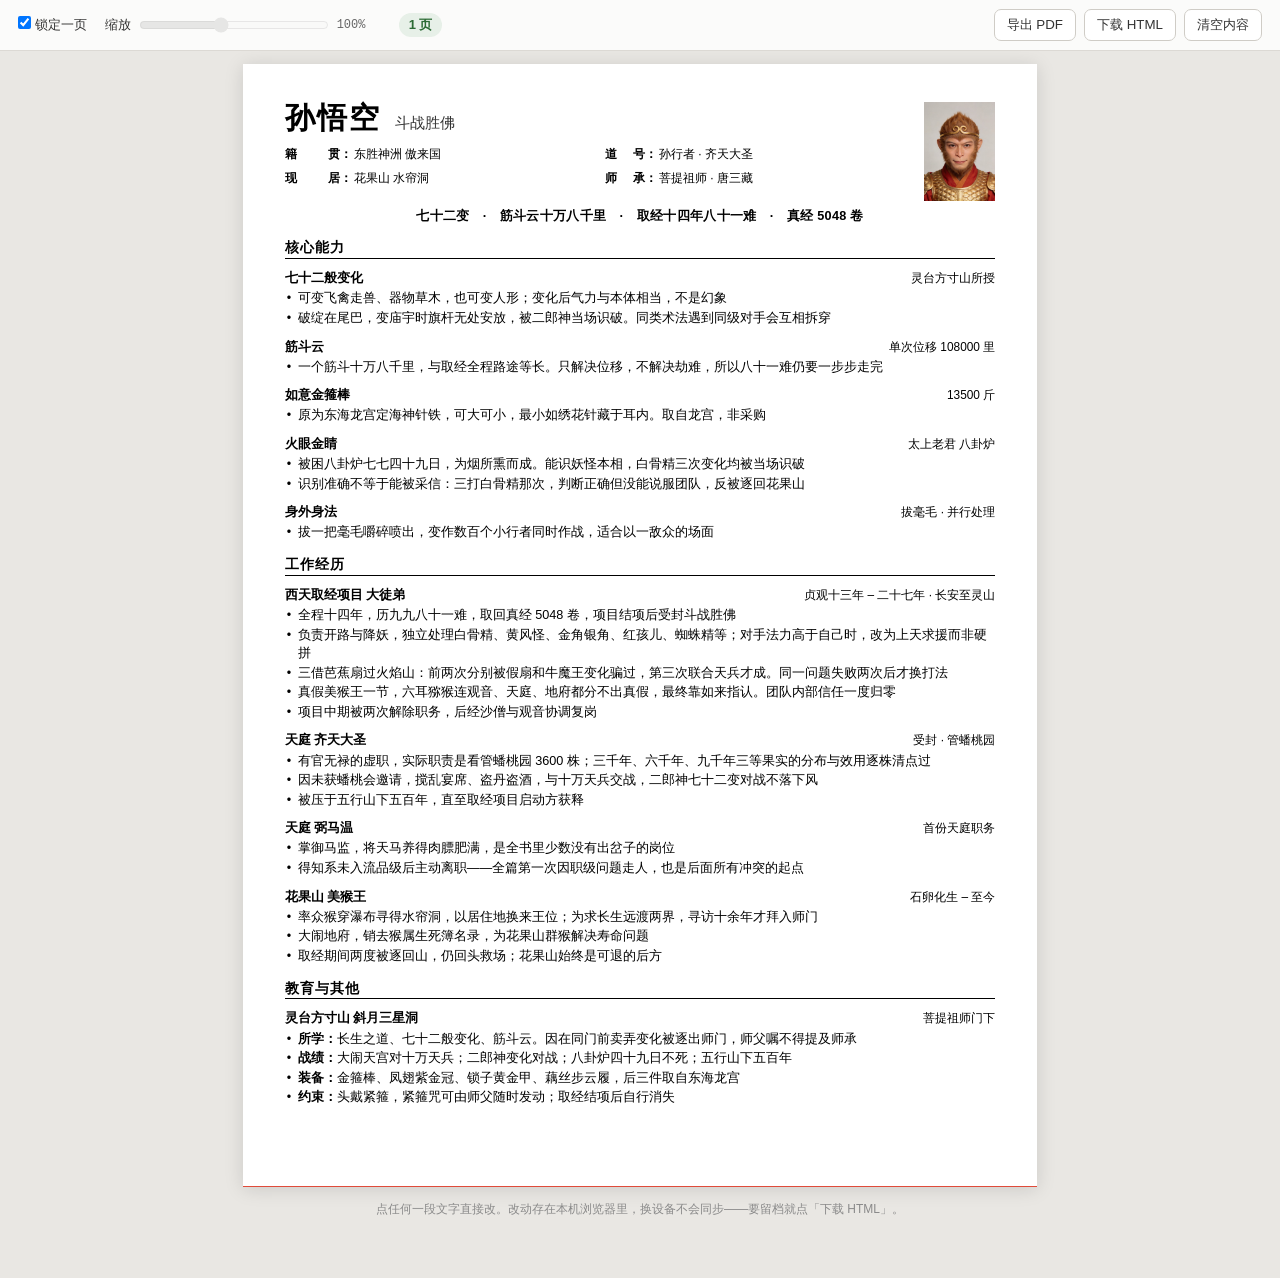
==== app/index.html @ 365dff15 "加在线版 app/index.html：缩放滑块 + 锁定一页开关 + 实时页数，部署到 Cloudflare Pages" ====
<!doctype html>
<html lang="zh-CN">
<head>
<meta charset="utf-8">
<meta name="viewport" content="width=device-width,initial-scale=1">
<title>中文简历排版器</title>
<style>
/* ===== 简历本体样式 ===== */
@page { size: A4; margin: 10mm 11mm 10mm; }
* { box-sizing:border-box; margin:0; padding:0; }
body {
  font: 9.8pt/1.45 "Helvetica Neue", Helvetica, "PingFang SC", sans-serif;
  color:#000; background:#fff; max-width:188mm; margin:0 auto;
  -webkit-font-smoothing: antialiased;
}
a { color:#000; text-decoration:none; }
/* 正文里的内联链接：加下划线，让人看得出可点 */
a.ilink { border-bottom:0.5px solid #888; }
strong { font-weight:700; }
em { font-style:italic; }

/* 抬头：大号无衬线姓名，仿 LaTeX 的 \MyName（Helvetica） */
header { margin-bottom:7px; display:flex; align-items:flex-start; gap:14px; }
.hd-l { flex:1 1 auto; min-width:0; }
/* 证件照：无边框、无圆角、无滤镜，保持原色 */
.photo { flex:0 0 auto; width:18.9mm; height:26.2mm; display:block; align-self:flex-end;
         object-fit:cover; object-position:center bottom; }  /* 裁掉照片顶部 32 行纯白 */
h1 { font:600 23pt/1.1 "Helvetica Neue", Helvetica, "PingFang SC", sans-serif;
     letter-spacing:2px; display:inline-block; }
.title { font:500 11.5pt/1 "Helvetica Neue", "PingFang SC", sans-serif; margin-left:14px; color:#333; }
/* 六列网格：标签 | 冒号 | 值，两组。
   标签用两端对齐（text-align-last:justify）撑满固定宽度，
   于是左边缘和冒号同时对齐——中文简历里「电 话 / 个人主页」那种排法。 */
.contact { margin-top:11px; font-size:9.3pt;
           display:grid; grid-template-columns:auto auto 1fr auto auto 1fr;
           row-gap:7px; column-gap:0; align-items:baseline; }
.contact .lb, .contact .lb2 { font-weight:700; display:inline-block;
           text-align:justify; text-align-last:justify; }
.contact .lb  { width:4.6em; }      /* 电话 / 个人主页 */
.contact .lb2 { width:3.32em; }   /* 刚好等于 GitHub 的自然宽度 */
.contact .lb2.en { text-align-last:left; }   /* 拉丁字母不做两端对齐，否则字距被撑开 */      /* 邮箱 / GitHub */
.contact .cl { font-weight:700; padding-right:2px; }
.contact .vl { padding-right:20px; }

/* 区块标题：仿 LaTeX titlesec 的粗体 + 下划线 */
h2 { font:700 11pt/1.25 "Helvetica Neue", "PingFang SC", sans-serif; letter-spacing:1px;
     margin:6px 0 2px; padding-bottom:1px; border-bottom:1px solid #000;
     break-after:avoid; }
h2 .sub { font:400 9.3pt "Helvetica Neue", "PingFang SC", sans-serif; color:#444; margin-left:6px; letter-spacing:0; }

/* 条目：仿 \datedsubsection —— 左标题 + 右对齐日期 */
.entry { display:flex; align-items:baseline; gap:10px; margin:3px 0 0; break-after:avoid; }
.entry .t { font-weight:700; font-size:10.4pt; }
.entry .t em { font-weight:700; }
.entry .d { margin-left:auto; flex:0 0 auto; font-size:9.2pt; white-space:nowrap;
            font-family:"Helvetica Neue", Helvetica, "PingFang SC", sans-serif; }
.entry .d a { text-decoration:none; border-bottom:1px solid #999; }

/* 仿 \Content 的 itemize */
ul { list-style:none; margin:2px 0 0; }
ul li { position:relative; padding-left:13px; margin-bottom:0; }
ul li::before { content:"•"; position:absolute; left:2px; }

/* 仿 \SimpleEntry 的整行说明 */
p.line { margin:2px 0; }
p.note { margin:3px 0 0; }
dl { display:grid; grid-template-columns:auto 1fr; gap:1px 8px; margin-top:3px; }
dt { font-weight:700; white-space:nowrap; }

@media print { body { padding:0; } }

/* 抬头下的一行亮点：居中加粗 */
p.line.highlight { text-align:center; font-weight:700; margin:6px 0 2px;
                   letter-spacing:.3px; }

/* 长网址允许断行，否则整串换行会在上一行末尾留大片空白 */
p.line, p.note { overflow-wrap:anywhere; }

/* ===== 自适应比例 =====
   --ks 等比缩放三级间距，--kf 等比缩放全部字号。
   基准值就是「排版标准.md」里的标准态：行间隙 5.9 : 条目 11 : 大块 17。
   两个变量由 head 里的 autofit 脚本二分求解，内容增删后自动把版面填回一页。 */
:root { --ks:1; --kf:1; }

body                 { font-size: calc(9.8pt  * var(--kf)); }
h1                   { font-size: calc(23pt   * var(--kf)); }
.title               { font-size: calc(11.5pt * var(--kf)); }
h2                   { font-size: calc(11pt   * var(--kf)); }
.entry .t            { font-size: calc(10.4pt * var(--kf)); }
.entry .d            { font-size: calc(9.2pt  * var(--kf)); }
.contact             { font-size: calc(9.3pt  * var(--kf)); }
h2 .sub, .entry .sub { font-size: calc(9.3pt  * var(--kf)); }

/* 三级间距：大块 / 中块 / 小块共用一个 --ks，层级比例恒定不走样 */
h2      { margin: calc(17px  * var(--ks)) 0 calc(4px * var(--ks)); }
.entry  { margin: calc(11px  * var(--ks)) 0 0; }
ul      { margin: calc(2px   * var(--ks)) 0 0; }
ul li   { margin-bottom: calc(1.5px * var(--ks)); }
p.note  { margin: calc(5px   * var(--ks)) 0 0; }
header  { margin-bottom: calc(7px * var(--ks)); }

/* 约束：正文里的链接一律右对齐，停在本条末行右端，不另起一行 */
li a.ilink, p.note a.ilink { float:right; margin-left:10px; }
li .rt2 { float:right; margin-left:12px; white-space:nowrap; }
li .rt2 a.ilink { float:none; margin-left:0; }


/* ===== 编辑器外壳（打印时全部隐藏） ===== */
html { background:#e9e7e3; }
body.app { max-width:none; margin:0; padding:64px 0 60px; background:#e9e7e3; }
.sheet {
  width:210mm; min-height:297mm; margin:0 auto; background:#fff;
  padding:10mm 11mm; box-shadow:0 2px 18px rgba(0,0,0,.13);
  box-sizing:border-box;
}
/* 页高参考线：每 297mm 画一条虚线，超出一页时能看见断在哪 */
.sheet { background-image:repeating-linear-gradient(to bottom,
          transparent 0, transparent calc(297mm - 1px),
          #e04b3a calc(297mm - 1px), #e04b3a 297mm); }

.bar {
  position:fixed; top:0; left:0; right:0; z-index:99;
  display:flex; align-items:center; gap:18px; flex-wrap:wrap;
  padding:9px 18px; background:rgba(252,252,251,.94);
  backdrop-filter:saturate(180%) blur(12px);
  border-bottom:1px solid #dcd9d4;
  font:13px/1.4 "Helvetica Neue", Helvetica, "PingFang SC", sans-serif; color:#333;
}
.bar .grp { display:flex; align-items:center; gap:8px; }
.bar label { user-select:none; cursor:pointer; }
.bar input[type=range] { width:190px; accent-color:#333; cursor:pointer; }
.bar input[type=range]:disabled { cursor:not-allowed; opacity:.45; }
.bar .val { font:12px ui-monospace,SFMono-Regular,Menlo,monospace; color:#666; min-width:44px; }
.bar button {
  font:13px/1 inherit; padding:6px 12px; border:1px solid #cfccc6; border-radius:7px;
  background:#fff; color:#333; cursor:pointer;
}
.bar button:hover { border-color:#999; }
.bar .sp { flex:1 1 auto; }
.pages { font-weight:600; padding:3px 10px; border-radius:20px; background:#e7f0e8; color:#2c6b34; }
.pages.over { background:#fbe6e3; color:#b03225; }
.hint { color:#8a8a8a; font-size:12px; }

[contenteditable="true"]:focus { outline:2px solid #6aa9ff; outline-offset:3px; border-radius:2px; }

@media print {
  html, body.app { background:#fff; padding:0; margin:0; }
  .bar, .hint { display:none !important; }
  .sheet { width:auto; min-height:0; margin:0; padding:0; box-shadow:none; background-image:none; }
}
</style>
</head>
<body class="app">

<div class="bar">
  <div class="grp">
    <label for="lock"><input type="checkbox" id="lock" checked> 锁定一页</label>
  </div>
  <div class="grp">
    <span>缩放</span>
    <input type="range" id="scale" min="70" max="140" step="1" value="100" disabled>
    <span class="val" id="scaleVal">100%</span>
  </div>
  <div class="grp"><span class="pages" id="pages">1 页</span></div>
  <div class="sp"></div>
  <div class="grp">
    <button id="print">导出 PDF</button>
    <button id="save">下载 HTML</button>
    <button id="clear">清空内容</button>
  </div>
</div>

<div class="sheet" id="sheet">
<header>
  <div class="hd-l">
  <h1>孙悟空</h1><span class="title">斗战胜佛</span>
  <div class="contact">
    <span class="lb">籍贯</span><span class="cl">：</span><span class="vl">东胜神洲 傲来国</span>
    <span class="lb2">道号</span><span class="cl">：</span><span class="vl">孙行者 · 齐天大圣</span>
    <span class="lb">现居</span><span class="cl">：</span><span class="vl">花果山 水帘洞</span>
    <span class="lb2">师承</span><span class="cl">：</span><span class="vl">菩提祖师 · 唐三藏</span>
  </div>
  </div>
  <img class="photo" src="[data-uri]" alt="证件照">
</header>

<p class="line highlight">七十二变　·　筋斗云十万八千里　·　取经十四年八十一难　·　真经 5048 卷</p>

<h2>核心能力</h2>

<div class="entry"><span class="t">七十二般变化</span><span class="d">灵台方寸山所授</span></div>
<ul>
  <li>可变飞禽走兽、器物草木，也可变人形；变化后气力与本体相当，不是幻象</li>
  <li>破绽在尾巴，变庙宇时旗杆无处安放，被二郎神当场识破。同类术法遇到同级对手会互相拆穿</li>
</ul>

<div class="entry"><span class="t">筋斗云</span><span class="d">单次位移 108000 里</span></div>
<ul>
  <li>一个筋斗十万八千里，与取经全程路途等长。只解决位移，不解决劫难，所以八十一难仍要一步步走完</li>
</ul>

<div class="entry"><span class="t">如意金箍棒</span><span class="d">13500 斤</span></div>
<ul>
  <li>原为东海龙宫定海神针铁，可大可小，最小如绣花针藏于耳内。取自龙宫，非采购</li>
</ul>

<div class="entry"><span class="t">火眼金睛</span><span class="d">太上老君 八卦炉</span></div>
<ul>
  <li>被困八卦炉七七四十九日，为烟所熏而成。能识妖怪本相，白骨精三次变化均被当场识破</li>
  <li>识别准确不等于能被采信：三打白骨精那次，判断正确但没能说服团队，反被逐回花果山</li>
</ul>

<div class="entry"><span class="t">身外身法</span><span class="d">拔毫毛 · 并行处理</span></div>
<ul>
  <li>拔一把毫毛嚼碎喷出，变作数百个小行者同时作战，适合以一敌众的场面</li>
</ul>

<h2>工作经历</h2>

<div class="entry"><span class="t">西天取经项目 大徒弟</span><span class="d">贞观十三年 – 二十七年 · 长安至灵山</span></div>
<ul>
  <li>全程十四年，历九九八十一难，取回真经 5048 卷，项目结项后受封斗战胜佛</li>
  <li>负责开路与降妖，独立处理白骨精、黄风怪、金角银角、红孩儿、蜘蛛精等；对手法力高于自己时，改为上天求援而非硬拼</li>
  <li>三借芭蕉扇过火焰山：前两次分别被假扇和牛魔王变化骗过，第三次联合天兵才成。同一问题失败两次后才换打法</li>
  <li>真假美猴王一节，六耳猕猴连观音、天庭、地府都分不出真假，最终靠如来指认。团队内部信任一度归零</li>
  <li>项目中期被两次解除职务，后经沙僧与观音协调复岗</li>
</ul>

<div class="entry"><span class="t">天庭 齐天大圣</span><span class="d">受封 · 管蟠桃园</span></div>
<ul>
  <li>有官无禄的虚职，实际职责是看管蟠桃园 3600 株；三千年、六千年、九千年三等果实的分布与效用逐株清点过</li>
  <li>因未获蟠桃会邀请，搅乱宴席、盗丹盗酒，与十万天兵交战，二郎神七十二变对战不落下风</li>
  <li>被压于五行山下五百年，直至取经项目启动方获释</li>
</ul>

<div class="entry"><span class="t">天庭 弼马温</span><span class="d">首份天庭职务</span></div>
<ul>
  <li>掌御马监，将天马养得肉膘肥满，是全书里少数没有出岔子的岗位</li>
  <li>得知系未入流品级后主动离职——全篇第一次因职级问题走人，也是后面所有冲突的起点</li>
</ul>

<div class="entry"><span class="t">花果山 美猴王</span><span class="d">石卵化生 – 至今</span></div>
<ul>
  <li>率众猴穿瀑布寻得水帘洞，以居住地换来王位；为求长生远渡两界，寻访十余年才拜入师门</li>
  <li>大闹地府，销去猴属生死簿名录，为花果山群猴解决寿命问题</li>
  <li>取经期间两度被逐回山，仍回头救场；花果山始终是可退的后方</li>
</ul>

<h2>教育与其他</h2>

<div class="entry"><span class="t">灵台方寸山 斜月三星洞</span><span class="d">菩提祖师门下</span></div>
<ul>
  <li><strong>所学：</strong>长生之道、七十二般变化、筋斗云。因在同门前卖弄变化被逐出师门，师父嘱不得提及师承</li>
  <li><strong>战绩：</strong>大闹天宫对十万天兵；二郎神变化对战；八卦炉四十九日不死；五行山下五百年</li>
  <li><strong>装备：</strong>金箍棒、凤翅紫金冠、锁子黄金甲、藕丝步云履，后三件取自东海龙宫</li>
  <li><strong>约束：</strong>头戴紧箍，紧箍咒可由师父随时发动；取经结项后自行消失</li>
</ul>
</div>

<p class="hint" style="text-align:center;margin:14px auto 0">
  点任何一段文字直接改。改动存在本机浏览器里，换设备不会同步——要留档就点「下载 HTML」。
</p>

<script>
(function(){
  var AVAIL = (297-20) * 96 / 25.4;        // 一页可用高度 px @96dpi
  var SAFE  = 4;                            // 底部安全余量
  var KS = [0.42, 2.20], KF = [0.86, 1.08];
  var R = document.documentElement;
  var sheet = document.getElementById('sheet');
  var lock  = document.getElementById('lock');
  var slider= document.getElementById('scale');
  var sval  = document.getElementById('scaleVal');
  var pagesEl = document.getElementById('pages');
  var base = {ks:1, kf:1};                  // 解锁那一刻的基准，滑块在此之上乘

  function bottom(){
    var e = sheet.getElementsByTagName('*'), m = 0, top = sheet.getBoundingClientRect().top;
    for (var i=0;i<e.length;i++){
      var t = e[i].tagName; if (t==='SCRIPT'||t==='STYLE') continue;
      var b = e[i].getBoundingClientRect().bottom - top; if (b>m) m = b;
    }
    return m;
  }
  function set(ks, kf){
    R.style.setProperty('--ks', ks);
    R.style.setProperty('--kf', kf);
  }
  function slackAt(ks, kf){ set(ks, kf); return AVAIL - bottom(); }

  function bestKs(kf, floor){
    var lo = floor==null ? 0.80 : floor, hi = KS[1];
    if (slackAt(lo, kf) < SAFE) return null;
    if (slackAt(hi, kf) >= SAFE) return hi;
    for (var i=0;i<16;i++){ var mid=(lo+hi)/2; if (slackAt(mid,kf)>=SAFE) lo=mid; else hi=mid; }
    return lo;
  }
  // 锁定模式：先压间距，压到 0.80 感知下限才动字号，字号到底才允许间距继续跌
  function fit(){
    var kf = 1, ks = bestKs(1), f;
    if (ks === null){
      for (f=0.99; f>=KF[0]-1e-9; f-=0.01){
        f = +f.toFixed(2); ks = bestKs(f);
        if (ks !== null){ kf = f; break; }
      }
      if (ks === null){ kf = KF[0]; ks = bestKs(kf, KS[0]); }
      if (ks === null){ ks = KS[0]; }
    } else if (ks >= KS[1]-1e-6 && slackAt(KS[1],1) > 30){
      for (f=1.01; f<=KF[1]+1e-9; f+=0.01){
        f = +f.toFixed(2); var t = bestKs(f); if (t===null) break;
        kf = f; ks = t; if (slackAt(ks,kf) <= 30) break;
      }
    }
    set(ks, kf);
    return {ks:ks, kf:kf};
  }

  function pageCount(){
    return Math.max(1, Math.ceil((bottom() - SAFE) / AVAIL));
  }
  function paint(atFloor){
    var n = pageCount();
    pagesEl.textContent = n + ' 页' + (n > 1 && atFloor ? ' · 已压到最小，请删减内容' : '');
    pagesEl.className = 'pages' + (n > 1 ? ' over' : '');
    sheet.style.minHeight = (n * 297) + 'mm';
  }

  function applyManual(){
    var k = slider.value / 100;
    sval.textContent = slider.value + '%';
    set(+(base.ks * k).toFixed(4), +(base.kf * k).toFixed(4));
    paint();
  }
  function applyLocked(){
    var r = fit();
    base = r;                                  // 记住解，解锁时从这里起步
    slider.value = 100; sval.textContent = '100%';
    paint(r.kf <= KF[0] + 1e-9);               // 字号已到下限还超页，就是真的塞不下了
  }
  function run(){ lock.checked ? applyLocked() : paint(); }

  lock.addEventListener('change', function(){
    slider.disabled = lock.checked;
    if (lock.checked) applyLocked();
    else {                                     // 解锁：冻结当前比例为基准，滑块从 100% 起
      var cs = getComputedStyle(R);
      base = { ks:parseFloat(cs.getPropertyValue('--ks')) || 1,
               kf:parseFloat(cs.getPropertyValue('--kf')) || 1 };
      slider.value = 100; applyManual();
    }
  });
  slider.addEventListener('input', applyManual);

  // —— 编辑与保存 ——
  var KEY = 'resume-zh-app';
  var timer;
  sheet.addEventListener('input', function(){
    clearTimeout(timer);
    timer = setTimeout(function(){
      run();
      try { localStorage.setItem(KEY, sheet.innerHTML); } catch(e){}
    }, 500);
  });
  try {
    var saved = localStorage.getItem(KEY);
    if (saved) sheet.innerHTML = saved;
  } catch(e){}

  document.getElementById('print').addEventListener('click', function(){
    if (lock.checked) applyLocked();
    window.print();
  });
  document.getElementById('save').addEventListener('click', function(){
    var doc = '<!doctype html>\n' + document.documentElement.outerHTML;
    var a = document.createElement('a');
    a.href = URL.createObjectURL(new Blob([doc], {type:'text/html;charset=utf-8'}));
    a.download = '简历.html'; a.click();
  });
  document.getElementById('clear').addEventListener('click', function(){
    if (!confirm('清空示例内容，只留下空白结构？')) return;
    sheet.querySelectorAll('h1,.title,.vl,.t,.d,li,p.line,.sub').forEach(function(el){ el.textContent = ''; });
    try { localStorage.setItem(KEY, sheet.innerHTML); } catch(e){}
    run();
  });

  // 让整份简历可编辑
  sheet.querySelectorAll('header,h2,ul,dl,p,.entry').forEach(function(el){ el.contentEditable = 'true'; });

  window.addEventListener('load', run);
  run();
})();
</script>
</body>
</html>
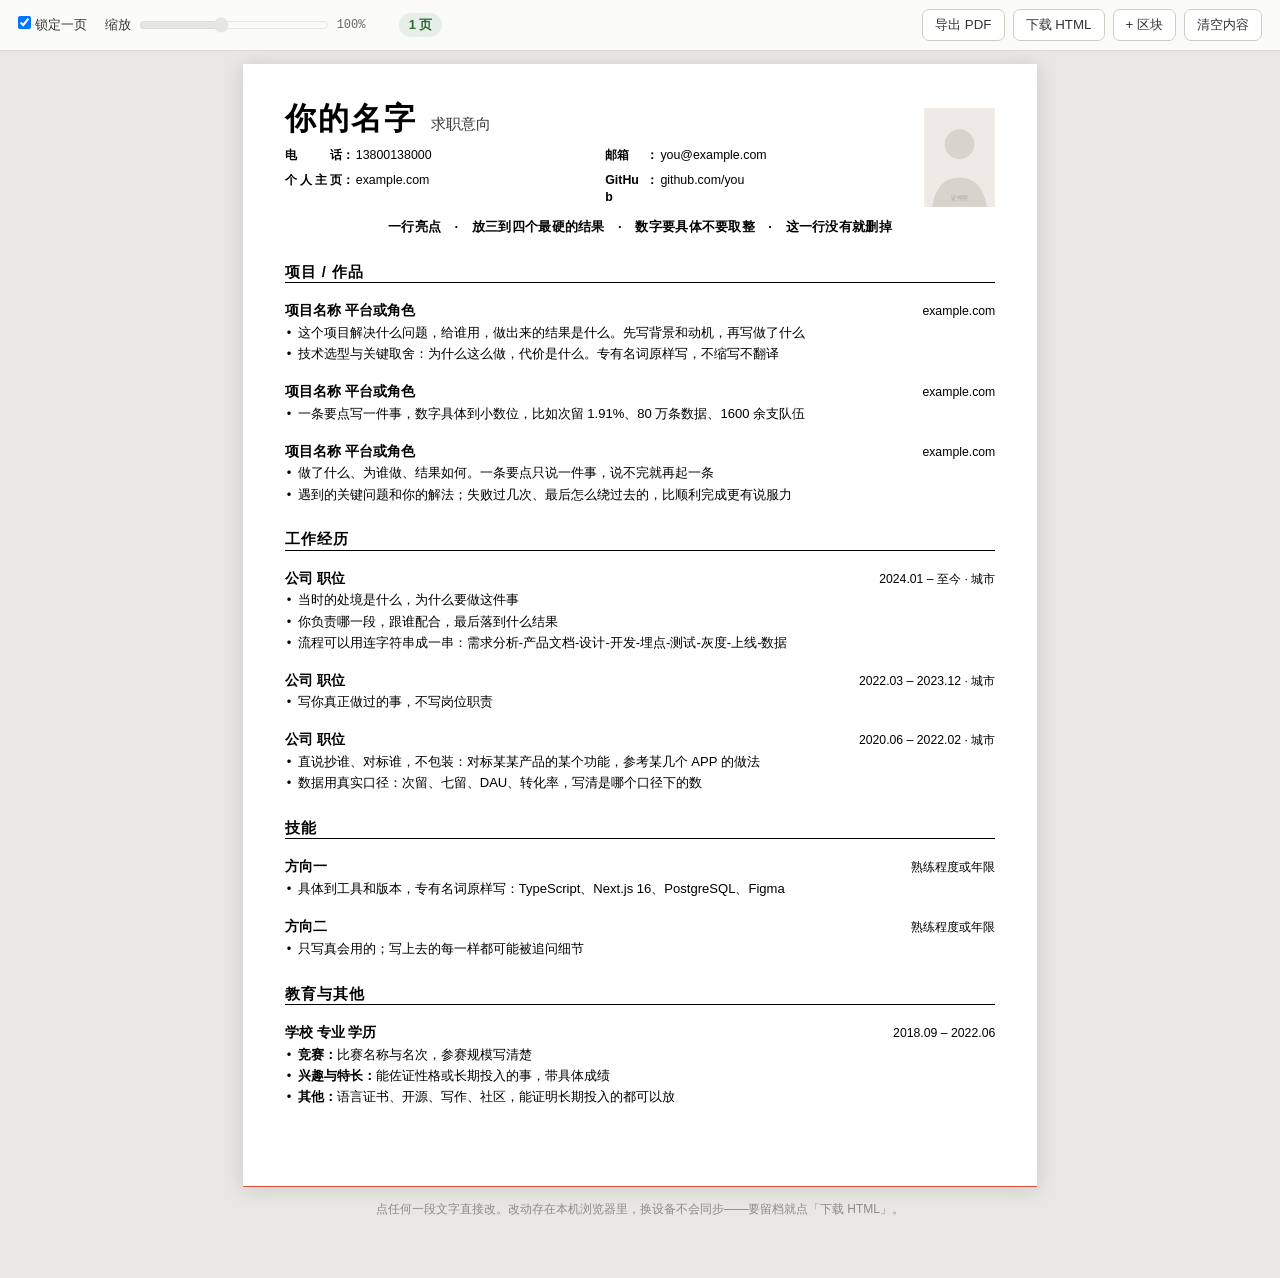
==== commit b6149bf7: "在线版改成通用空白模板并加结构编辑（悬停加条目/要点/区块、删除）；移除孙悟空样例" ====
--- a/app/index.html
+++ b/app/index.html
@@ -3,7 +3,7 @@
 <head>
 <meta charset="utf-8">
 <meta name="viewport" content="width=device-width,initial-scale=1">
-<title>中文简历排版器</title>
+<title>中文简历排版器 · 一页 A4</title>
 <style>
 /* ===== 简历本体样式 ===== */
 @page { size: A4; margin: 10mm 11mm 10mm; }
@@ -141,6 +141,22 @@
 .pages.over { background:#fbe6e3; color:#b03225; }
 .hint { color:#8a8a8a; font-size:12px; }
 
+#ops {
+  position:absolute; z-index:80; display:flex; flex-direction:column; gap:4px;
+  padding:6px; background:#fff; border:1px solid #dcd9d4; border-radius:9px;
+  box-shadow:0 3px 14px rgba(0,0,0,.12);
+  font:12px/1 "Helvetica Neue", Helvetica, "PingFang SC", sans-serif;
+}
+#ops button {
+  font:12px/1 inherit; padding:6px 10px; white-space:nowrap; text-align:left;
+  border:0; border-radius:6px; background:#f3f1ee; color:#333; cursor:pointer;
+}
+#ops button:hover { background:#e5e2dd; }
+#ops button.del { color:#b03225; }
+#ops[hidden] { display:none; }
+.hot { outline:1.5px dashed #b9b4ac; outline-offset:3px; border-radius:2px; }
+@media print { #ops { display:none !important; } .hot { outline:0 !important; } }
+
 [contenteditable="true"]:focus { outline:2px solid #6aa9ff; outline-offset:3px; border-radius:2px; }
 
 @media print {
@@ -166,94 +182,87 @@
   <div class="grp">
     <button id="print">导出 PDF</button>
     <button id="save">下载 HTML</button>
+    <button id="addSection">+ 区块</button>
     <button id="clear">清空内容</button>
   </div>
 </div>
 
+<div id="ops" hidden></div>
+
 <div class="sheet" id="sheet">
-<header>
+<header contenteditable="true">
   <div class="hd-l">
-  <h1>孙悟空</h1><span class="title">斗战胜佛</span>
+  <h1>你的名字</h1><span class="title">求职意向</span>
   <div class="contact">
-    <span class="lb">籍贯</span><span class="cl">：</span><span class="vl">东胜神洲 傲来国</span>
-    <span class="lb2">道号</span><span class="cl">：</span><span class="vl">孙行者 · 齐天大圣</span>
-    <span class="lb">现居</span><span class="cl">：</span><span class="vl">花果山 水帘洞</span>
-    <span class="lb2">师承</span><span class="cl">：</span><span class="vl">菩提祖师 · 唐三藏</span>
+    <span class="lb">电话</span><span class="cl">：</span><span class="vl">13800138000</span>
+    <span class="lb2 en">邮箱</span><span class="cl">：</span><span class="vl">you@example.com</span>
+    <span class="lb">个人主页</span><span class="cl">：</span><span class="vl">example.com</span>
+    <span class="lb2 en">GitHub</span><span class="cl">：</span><span class="vl">github.com/you</span>
   </div>
   </div>
-  <img class="photo" src="[data-uri]" alt="证件照">
+  <img class="photo" src="data:image/svg+xml;utf8,%3Csvg%20xmlns%3D%22http%3A//www.w3.org/2000/svg%22%20viewBox%3D%220%200%20410%20600%22%3E%3Crect%20width%3D%22410%22%20height%3D%22600%22%20fill%3D%22%23eeebe6%22/%3E%3Ccircle%20cx%3D%22205%22%20cy%3D%22238%22%20r%3D%2286%22%20fill%3D%22%23d8d3cb%22/%3E%3Cpath%20d%3D%22M45%20600%20q30-170%20160-170%20t160%20170%20z%22%20fill%3D%22%23d8d3cb%22/%3E%3Ctext%20x%3D%22205%22%20y%3D%22560%22%20font-family%3D%22PingFang%20SC%2Csans-serif%22%20font-size%3D%2234%22%20fill%3D%22%23a9a29a%22%20text-anchor%3D%22middle%22%3E%E8%AF%81%E4%BB%B6%E7%85%A7%3C/text%3E%3C/svg%3E" alt="证件照">
 </header>
 
-<p class="line highlight">七十二变　·　筋斗云十万八千里　·　取经十四年八十一难　·　真经 5048 卷</p>
-
-<h2>核心能力</h2>
-
-<div class="entry"><span class="t">七十二般变化</span><span class="d">灵台方寸山所授</span></div>
-<ul>
-  <li>可变飞禽走兽、器物草木，也可变人形；变化后气力与本体相当，不是幻象</li>
-  <li>破绽在尾巴，变庙宇时旗杆无处安放，被二郎神当场识破。同类术法遇到同级对手会互相拆穿</li>
-</ul>
-
-<div class="entry"><span class="t">筋斗云</span><span class="d">单次位移 108000 里</span></div>
-<ul>
-  <li>一个筋斗十万八千里，与取经全程路途等长。只解决位移，不解决劫难，所以八十一难仍要一步步走完</li>
-</ul>
-
-<div class="entry"><span class="t">如意金箍棒</span><span class="d">13500 斤</span></div>
-<ul>
-  <li>原为东海龙宫定海神针铁，可大可小，最小如绣花针藏于耳内。取自龙宫，非采购</li>
-</ul>
-
-<div class="entry"><span class="t">火眼金睛</span><span class="d">太上老君 八卦炉</span></div>
-<ul>
-  <li>被困八卦炉七七四十九日，为烟所熏而成。能识妖怪本相，白骨精三次变化均被当场识破</li>
-  <li>识别准确不等于能被采信：三打白骨精那次，判断正确但没能说服团队，反被逐回花果山</li>
-</ul>
-
-<div class="entry"><span class="t">身外身法</span><span class="d">拔毫毛 · 并行处理</span></div>
-<ul>
-  <li>拔一把毫毛嚼碎喷出，变作数百个小行者同时作战，适合以一敌众的场面</li>
-</ul>
-
-<h2>工作经历</h2>
-
-<div class="entry"><span class="t">西天取经项目 大徒弟</span><span class="d">贞观十三年 – 二十七年 · 长安至灵山</span></div>
-<ul>
-  <li>全程十四年，历九九八十一难，取回真经 5048 卷，项目结项后受封斗战胜佛</li>
-  <li>负责开路与降妖，独立处理白骨精、黄风怪、金角银角、红孩儿、蜘蛛精等；对手法力高于自己时，改为上天求援而非硬拼</li>
-  <li>三借芭蕉扇过火焰山：前两次分别被假扇和牛魔王变化骗过，第三次联合天兵才成。同一问题失败两次后才换打法</li>
-  <li>真假美猴王一节，六耳猕猴连观音、天庭、地府都分不出真假，最终靠如来指认。团队内部信任一度归零</li>
-  <li>项目中期被两次解除职务，后经沙僧与观音协调复岗</li>
-</ul>
-
-<div class="entry"><span class="t">天庭 齐天大圣</span><span class="d">受封 · 管蟠桃园</span></div>
-<ul>
-  <li>有官无禄的虚职，实际职责是看管蟠桃园 3600 株；三千年、六千年、九千年三等果实的分布与效用逐株清点过</li>
-  <li>因未获蟠桃会邀请，搅乱宴席、盗丹盗酒，与十万天兵交战，二郎神七十二变对战不落下风</li>
-  <li>被压于五行山下五百年，直至取经项目启动方获释</li>
-</ul>
-
-<div class="entry"><span class="t">天庭 弼马温</span><span class="d">首份天庭职务</span></div>
-<ul>
-  <li>掌御马监，将天马养得肉膘肥满，是全书里少数没有出岔子的岗位</li>
-  <li>得知系未入流品级后主动离职——全篇第一次因职级问题走人，也是后面所有冲突的起点</li>
-</ul>
-
-<div class="entry"><span class="t">花果山 美猴王</span><span class="d">石卵化生 – 至今</span></div>
-<ul>
-  <li>率众猴穿瀑布寻得水帘洞，以居住地换来王位；为求长生远渡两界，寻访十余年才拜入师门</li>
-  <li>大闹地府，销去猴属生死簿名录，为花果山群猴解决寿命问题</li>
-  <li>取经期间两度被逐回山，仍回头救场；花果山始终是可退的后方</li>
-</ul>
-
-<h2>教育与其他</h2>
-
-<div class="entry"><span class="t">灵台方寸山 斜月三星洞</span><span class="d">菩提祖师门下</span></div>
-<ul>
-  <li><strong>所学：</strong>长生之道、七十二般变化、筋斗云。因在同门前卖弄变化被逐出师门，师父嘱不得提及师承</li>
-  <li><strong>战绩：</strong>大闹天宫对十万天兵；二郎神变化对战；八卦炉四十九日不死；五行山下五百年</li>
-  <li><strong>装备：</strong>金箍棒、凤翅紫金冠、锁子黄金甲、藕丝步云履，后三件取自东海龙宫</li>
-  <li><strong>约束：</strong>头戴紧箍，紧箍咒可由师父随时发动；取经结项后自行消失</li>
+<p class="line highlight" contenteditable="true">一行亮点　·　放三到四个最硬的结果　·　数字要具体不要取整　·　这一行没有就删掉</p>
+
+<h2 contenteditable="true">项目 / 作品</h2>
+
+<div class="entry" contenteditable="true"><span class="t">项目名称 平台或角色</span><span class="d">example.com</span></div>
+<ul contenteditable="true">
+  <li>这个项目解决什么问题，给谁用，做出来的结果是什么。先写背景和动机，再写做了什么</li>
+  <li>技术选型与关键取舍：为什么这么做，代价是什么。专有名词原样写，不缩写不翻译</li>
+</ul>
+
+<div class="entry" contenteditable="true"><span class="t">项目名称 平台或角色</span><span class="d">example.com</span></div>
+<ul contenteditable="true">
+  <li>一条要点写一件事，数字具体到小数位，比如次留 1.91%、80 万条数据、1600 余支队伍</li>
+</ul>
+
+<div class="entry" contenteditable="true"><span class="t">项目名称 平台或角色</span><span class="d">example.com</span></div>
+<ul contenteditable="true">
+  <li>做了什么、为谁做、结果如何。一条要点只说一件事，说不完就再起一条</li>
+  <li>遇到的关键问题和你的解法；失败过几次、最后怎么绕过去的，比顺利完成更有说服力</li>
+</ul>
+
+<h2 contenteditable="true">工作经历</h2>
+
+<div class="entry" contenteditable="true"><span class="t">公司 职位</span><span class="d">2024.01 – 至今 · 城市</span></div>
+<ul contenteditable="true">
+  <li>当时的处境是什么，为什么要做这件事</li>
+  <li>你负责哪一段，跟谁配合，最后落到什么结果</li>
+  <li>流程可以用连字符串成一串：需求分析-产品文档-设计-开发-埋点-测试-灰度-上线-数据</li>
+</ul>
+
+<div class="entry" contenteditable="true"><span class="t">公司 职位</span><span class="d">2022.03 – 2023.12 · 城市</span></div>
+<ul contenteditable="true">
+  <li>写你真正做过的事，不写岗位职责</li>
+</ul>
+
+<div class="entry" contenteditable="true"><span class="t">公司 职位</span><span class="d">2020.06 – 2022.02 · 城市</span></div>
+<ul contenteditable="true">
+  <li>直说抄谁、对标谁，不包装：对标某某产品的某个功能，参考某几个 APP 的做法</li>
+  <li>数据用真实口径：次留、七留、DAU、转化率，写清是哪个口径下的数</li>
+</ul>
+
+<h2 contenteditable="true">技能</h2>
+
+<div class="entry" contenteditable="true"><span class="t">方向一</span><span class="d">熟练程度或年限</span></div>
+<ul contenteditable="true">
+  <li>具体到工具和版本，专有名词原样写：TypeScript、Next.js 16、PostgreSQL、Figma</li>
+</ul>
+
+<div class="entry" contenteditable="true"><span class="t">方向二</span><span class="d">熟练程度或年限</span></div>
+<ul contenteditable="true">
+  <li>只写真会用的；写上去的每一样都可能被追问细节</li>
+</ul>
+
+<h2 contenteditable="true">教育与其他</h2>
+
+<div class="entry" contenteditable="true"><span class="t">学校 专业 学历</span><span class="d">2018.09 – 2022.06</span></div>
+<ul contenteditable="true">
+  <li><strong>竞赛：</strong>比赛名称与名次，参赛规模写清楚</li>
+  <li><strong>兴趣与特长：</strong>能佐证性格或长期投入的事，带具体成绩</li>
+  <li><strong>其他：</strong>语言证书、开源、写作、社区，能证明长期投入的都可以放</li>
 </ul>
 </div>
 
@@ -383,6 +392,111 @@
     run();
   });
 
+  // —— 结构编辑：加区块 / 加条目 / 加要点 / 删 ——
+  var ops = document.getElementById('ops');
+  var hot = null, hideTimer;
+
+  function editable(el){
+    el.querySelectorAll('header,h2,ul,dl,p,.entry').forEach(function(x){ x.contentEditable='true'; });
+    if (/^(H2|UL|DL|P)$/.test(el.tagName) || el.classList.contains('entry')) el.contentEditable='true';
+  }
+  function changed(){
+    run();
+    try { localStorage.setItem(KEY, sheet.innerHTML); } catch(e){}
+  }
+  function mk(html){
+    var d = document.createElement('div'); d.innerHTML = html.trim();
+    return Array.prototype.slice.call(d.childNodes);
+  }
+  var TPL = {
+    section: '<h2>新区块</h2>\n<div class="entry"><span class="t">条目标题</span><span class="d">时间 · 地点</span></div>\n<ul><li>写一条要点</li></ul>',
+    entry:   '<div class="entry"><span class="t">条目标题</span><span class="d">时间 · 地点</span></div>\n<ul><li>写一条要点</li></ul>',
+    bullet:  '<li>写一条要点</li>'
+  };
+  function insertAfter(nodes, ref){
+    nodes.forEach(function(n){ ref.parentNode.insertBefore(n, ref.nextSibling); ref = n;
+      if (n.nodeType === 1) editable(n); });
+    return nodes[0];
+  }
+  function focusFirst(node){
+    var t = node.querySelector ? (node.querySelector('.t') || node.querySelector('li') || node) : node;
+    var r = document.createRange(); r.selectNodeContents(t);
+    var sel = window.getSelection(); sel.removeAllRanges(); sel.addRange(r);
+  }
+
+  function opsFor(el){
+    var kind = el.tagName === 'H2' ? 'h2'
+             : el.classList.contains('entry') ? 'entry'
+             : el.tagName === 'LI' ? 'li' : null;
+    if (!kind) return null;
+    var b = [];
+    if (kind === 'li')    b = [['+ 要点','bullet'],['删掉这条','del']];
+    if (kind === 'entry') b = [['+ 要点','bullet'],['+ 条目','entry'],['删掉这条','del']];
+    if (kind === 'h2')    b = [['+ 条目','entry'],['+ 区块','section'],['删掉整块','del']];
+    return b;
+  }
+  function showOps(el){
+    var b = opsFor(el); if (!b) return;
+    if (hot && hot !== el) hot.classList.remove('hot');
+    hot = el; hot.classList.add('hot');
+    ops.innerHTML = b.map(function(x){
+      return '<button data-op="'+x[1]+'"'+(x[1]==='del'?' class="del"':'')+'>'+x[0]+'</button>';
+    }).join('');
+    ops.hidden = false;
+    var r = el.getBoundingClientRect(), sr = sheet.getBoundingClientRect();
+    ops.style.top  = (r.top + window.scrollY - 4) + 'px';
+    ops.style.left = (sr.left + window.scrollX - ops.offsetWidth - 12) + 'px';
+  }
+  function hideOps(){
+    hideTimer = setTimeout(function(){
+      ops.hidden = true; if (hot) hot.classList.remove('hot'); hot = null;
+    }, 260);
+  }
+  sheet.addEventListener('mouseover', function(e){
+    var el = e.target.closest('h2, .entry, li'); if (!el || !sheet.contains(el)) return;
+    clearTimeout(hideTimer); showOps(el);
+  });
+  sheet.addEventListener('mouseleave', hideOps);
+  ops.addEventListener('mouseenter', function(){ clearTimeout(hideTimer); });
+  ops.addEventListener('mouseleave', hideOps);
+
+  ops.addEventListener('click', function(e){
+    var op = e.target.getAttribute('data-op'); if (!op || !hot) return;
+    if (op === 'del'){
+      var next = hot.nextElementSibling;
+      if (hot.classList.contains('entry') && next && next.tagName === 'UL') next.remove();
+      if (hot.tagName === 'H2'){                 // 删区块：连同它下面的条目一起
+        var n = hot.nextElementSibling;
+        while (n && n.tagName !== 'H2'){ var t = n.nextElementSibling; n.remove(); n = t; }
+      }
+      if (hot.tagName === 'LI' && hot.parentNode.children.length === 1) hot.parentNode.remove();
+      else hot.remove();
+      ops.hidden = true; hot = null; changed(); return;
+    }
+    var ref = hot, html = TPL[op];
+    if (op === 'bullet'){
+      if (hot.tagName === 'LI') ref = hot;
+      else { var ul = hot.nextElementSibling;                     // 条目下面那个 ul
+             if (!ul || ul.tagName !== 'UL'){ ul = document.createElement('ul'); hot.parentNode.insertBefore(ul, hot.nextSibling); editable(ul); }
+             ref = ul.lastElementChild; 
+             if (!ref){ ul.innerHTML = TPL.bullet; editable(ul); focusFirst(ul.firstElementChild); changed(); return; } }
+    }
+    if (op === 'entry' && hot.tagName !== 'H2'){                   // 从条目加：加在它的 ul 后面
+      var u = hot.nextElementSibling; if (u && u.tagName === 'UL') ref = u;
+    }
+    if (op === 'section'){                                          // 新区块加到整份最后
+      ref = sheet.lastElementChild;
+    }
+    var first = insertAfter(mk(html), ref);
+    focusFirst(first); changed();
+  });
+
+  document.getElementById('addSection').addEventListener('click', function(){
+    var first = insertAfter(mk(TPL.section), sheet.lastElementChild);
+    focusFirst(first); changed();
+    first.scrollIntoView({block:'center'});
+  });
+
   // 让整份简历可编辑
   sheet.querySelectorAll('header,h2,ul,dl,p,.entry').forEach(function(el){ el.contentEditable = 'true'; });
 
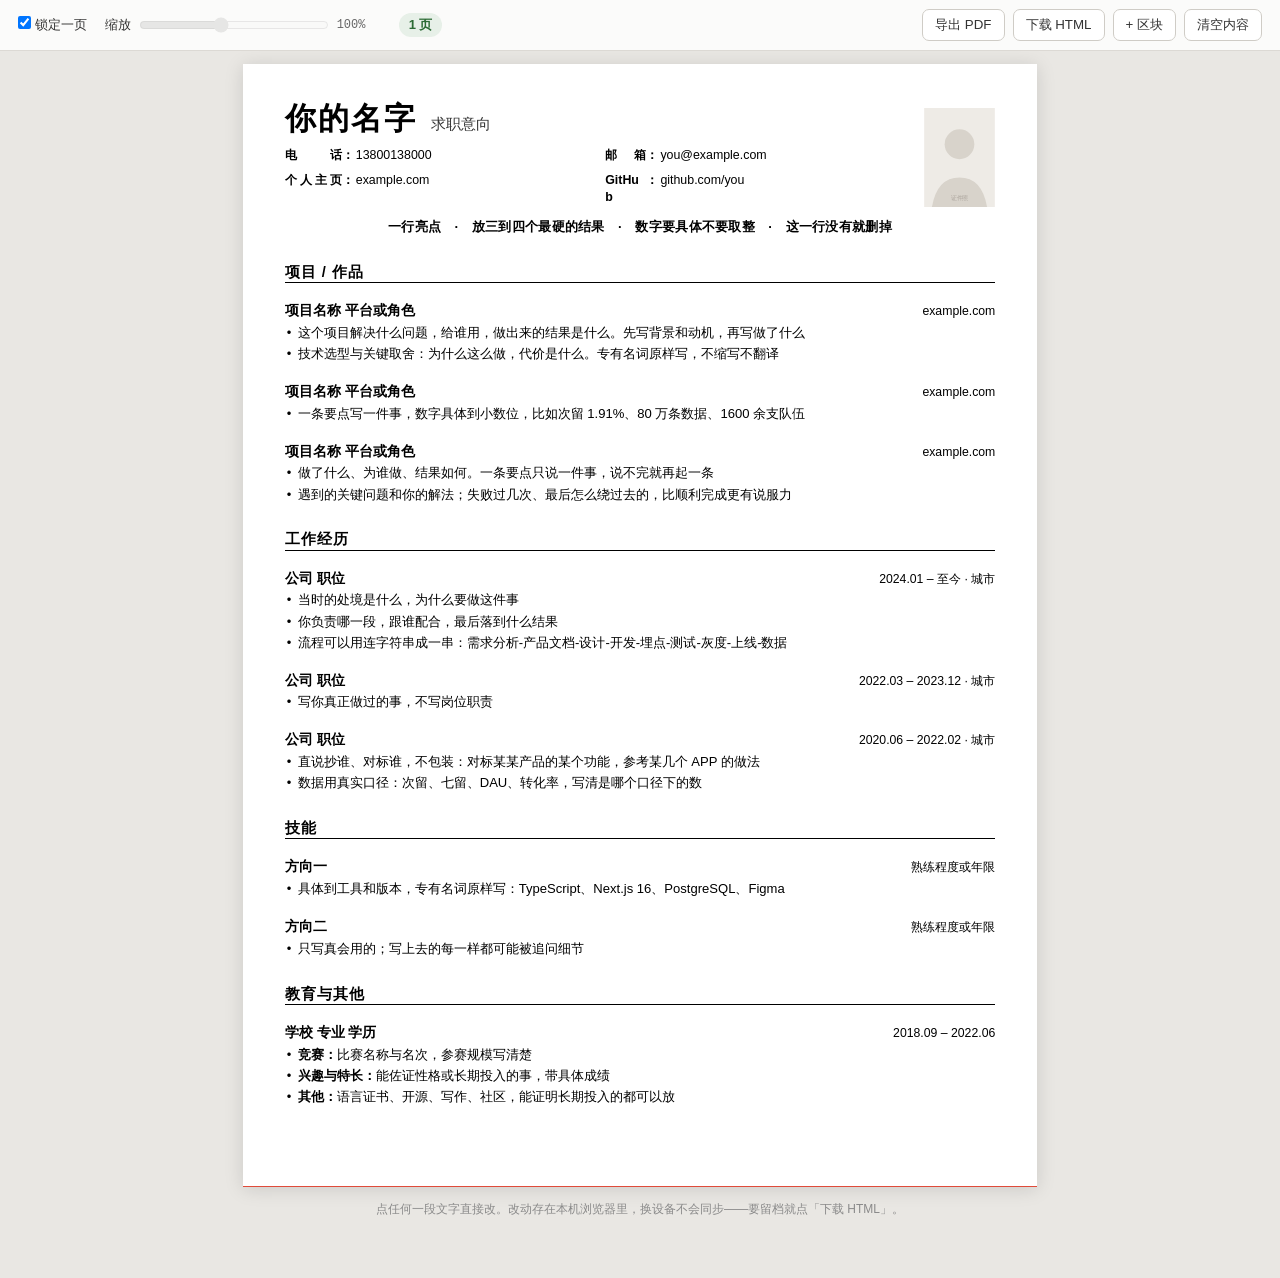
==== commit 57da16e2: "邮箱标签误用 .en 修掉，改成按内容自动判断；README 补本地打开方式" ====
--- a/app/index.html
+++ b/app/index.html
@@ -195,7 +195,7 @@
   <h1>你的名字</h1><span class="title">求职意向</span>
   <div class="contact">
     <span class="lb">电话</span><span class="cl">：</span><span class="vl">13800138000</span>
-    <span class="lb2 en">邮箱</span><span class="cl">：</span><span class="vl">you@example.com</span>
+    <span class="lb2">邮箱</span><span class="cl">：</span><span class="vl">you@example.com</span>
     <span class="lb">个人主页</span><span class="cl">：</span><span class="vl">example.com</span>
     <span class="lb2 en">GitHub</span><span class="cl">：</span><span class="vl">github.com/you</span>
   </div>
@@ -346,7 +346,13 @@
     slider.value = 100; sval.textContent = '100%';
     paint(r.kf <= KF[0] + 1e-9);               // 字号已到下限还超页，就是真的塞不下了
   }
-  function run(){ lock.checked ? applyLocked() : paint(); }
+  // 联系方式标签：纯拉丁字母的关掉两端对齐（否则字距被撑开），中文的一律撑满对齐冒号
+  function fixLabels(){
+    sheet.querySelectorAll('.contact .lb, .contact .lb2').forEach(function(el){
+      el.classList.toggle('en', /^[\x20-\x7E]+$/.test(el.textContent.trim()));
+    });
+  }
+  function run(){ fixLabels(); lock.checked ? applyLocked() : paint(); }
 
   lock.addEventListener('change', function(){
     slider.disabled = lock.checked;
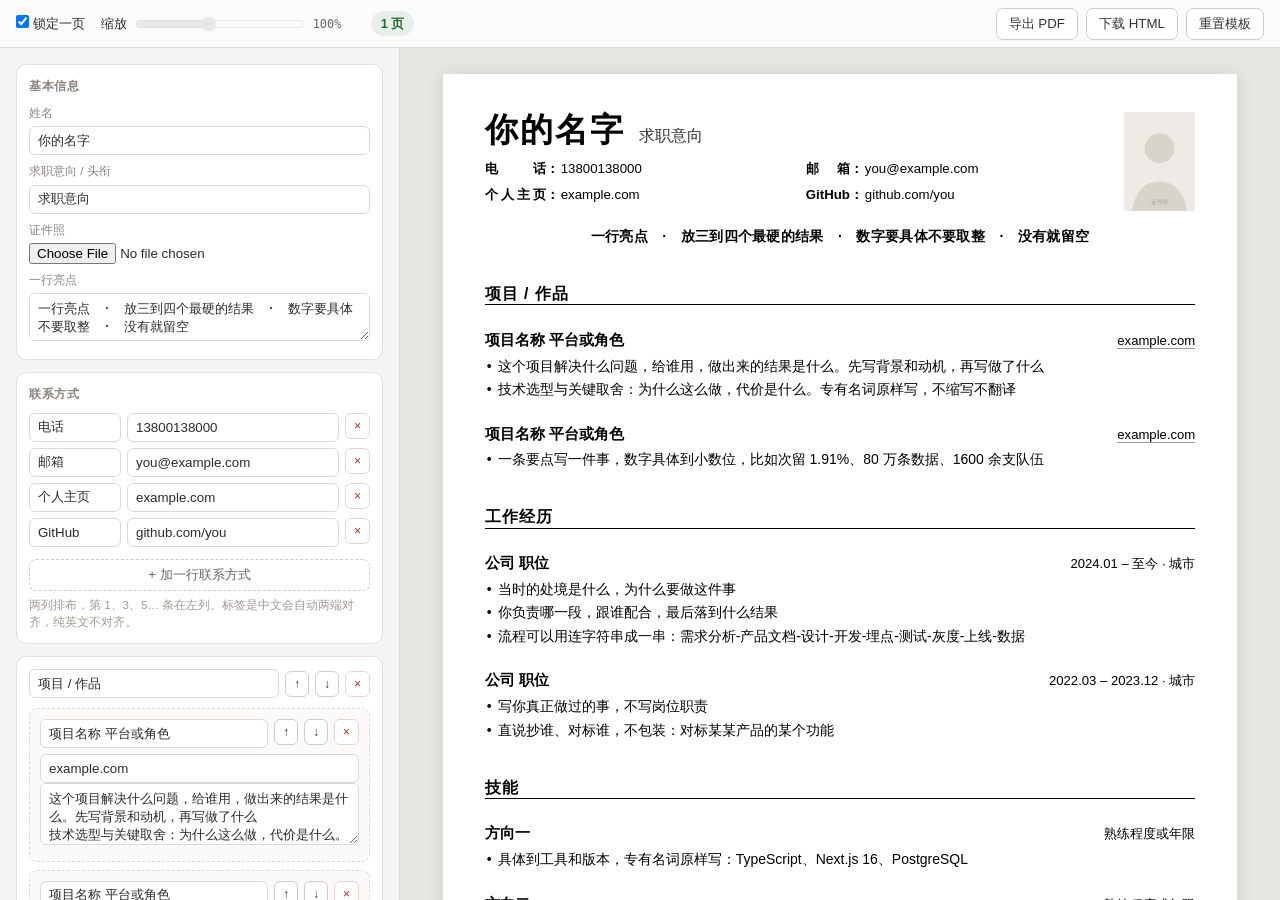
==== commit 888a10cc: "在线版改成左右分栏：左边表单增删内容，右边实时渲染 A4" ====
--- a/app/index.html
+++ b/app/index.html
@@ -5,7 +5,7 @@
 <meta name="viewport" content="width=device-width,initial-scale=1">
 <title>中文简历排版器 · 一页 A4</title>
 <style>
-/* ===== 简历本体样式 ===== */
+/* ===== 简历本体（右栏渲染出来的东西） ===== */
 @page { size: A4; margin: 10mm 11mm 10mm; }
 * { box-sizing:border-box; margin:0; padding:0; }
 body {
@@ -105,73 +105,95 @@
 li .rt2 a.ilink { float:none; margin-left:0; }
 
 
-/* ===== 编辑器外壳（打印时全部隐藏） ===== */
+/* ===== 编辑器外壳，打印时全部隐藏 ===== */
 html { background:#e9e7e3; }
-body.app { max-width:none; margin:0; padding:64px 0 60px; background:#e9e7e3; }
+body.app {
+  max-width:none; margin:0; padding:0; background:#e9e7e3;
+  font:13px/1.5 "Helvetica Neue", Helvetica, "PingFang SC", sans-serif; color:#2b2b2b;
+}
+.bar {
+  position:fixed; top:0; left:0; right:0; height:48px; z-index:99;
+  display:flex; align-items:center; gap:16px; flex-wrap:wrap;
+  padding:0 16px; background:rgba(252,252,251,.95);
+  backdrop-filter:saturate(180%) blur(12px); border-bottom:1px solid #dcd9d4;
+}
+.bar .grp { display:flex; align-items:center; gap:8px; }
+.bar label { user-select:none; cursor:pointer; }
+.bar input[type=range] { width:170px; accent-color:#333; cursor:pointer; }
+.bar input[type=range]:disabled { cursor:not-allowed; opacity:.4; }
+.bar .val { font:12px ui-monospace,SFMono-Regular,Menlo,monospace; color:#666; min-width:42px; }
+.bar .sp { flex:1 1 auto; }
+button {
+  font:13px/1 inherit; padding:6px 12px; border:1px solid #cfccc6; border-radius:7px;
+  background:#fff; color:#333; cursor:pointer;
+}
+button:hover { border-color:#999; }
+.pages { font-weight:600; padding:3px 10px; border-radius:20px; background:#e7f0e8; color:#2c6b34; }
+.pages.over { background:#fbe6e3; color:#b03225; }
+
+.wrap { display:flex; align-items:flex-start; gap:0; padding-top:48px; }
+#editor {
+  width:400px; flex:0 0 400px; height:calc(100vh - 48px); overflow-y:auto;
+  padding:16px 16px 80px; background:#f6f5f3; border-right:1px solid #dcd9d4;
+}
+.preview { flex:1 1 auto; height:calc(100vh - 48px); overflow-y:auto; padding:26px 0 60px; }
+
+/* 左栏控件 */
+.card { background:#fff; border:1px solid #e2dfda; border-radius:10px; padding:12px; margin-bottom:12px; }
+.card > h3 {
+  font-size:12px; font-weight:700; color:#8a857e; letter-spacing:.6px;
+  margin:0 0 10px; display:flex; align-items:center; gap:8px;
+}
+.card > h3 .sp { flex:1 1 auto; }
+.row { display:flex; gap:6px; margin-bottom:6px; align-items:flex-start; }
+.row:last-child { margin-bottom:0; }
+input.f, textarea.f {
+  width:100%; font:13px/1.5 inherit; color:#2b2b2b;
+  padding:6px 8px; border:1px solid #ddd9d3; border-radius:6px; background:#fff;
+}
+input.f:focus, textarea.f:focus { outline:none; border-color:#8aa9d6; box-shadow:0 0 0 2px rgba(138,169,214,.2); }
+textarea.f { resize:vertical; min-height:62px; }
+.mini { flex:0 0 auto; padding:5px 8px; font-size:12px; border-radius:6px; }
+.mini.x { color:#b03225; border-color:#e6d3d0; }
+.lbl { font-size:11.5px; color:#8a857e; margin:8px 0 4px; }
+.lbl:first-child { margin-top:0; }
+.sec { border:1px solid #e2dfda; border-radius:10px; padding:12px; margin-bottom:12px; background:#fff; }
+.sec > .hd { display:flex; gap:6px; align-items:center; margin-bottom:10px; }
+.ent { border:1px dashed #ddd9d3; border-radius:8px; padding:10px; margin-bottom:8px; background:#fbfaf9; }
+.hint { font-size:11.5px; color:#a09a92; margin-top:6px; }
+.add { width:100%; margin-top:6px; border-style:dashed; color:#666; }
+
+/* 右栏纸面：简历本体的字体在这里生效（body 已经被编辑器外壳占用） */
+.sheet {
+  font: calc(9.8pt * var(--kf))/1.45 "Helvetica Neue", Helvetica, "PingFang SC", sans-serif;
+  color:#000; -webkit-font-smoothing:antialiased;
+}
 .sheet {
   width:210mm; min-height:297mm; margin:0 auto; background:#fff;
-  padding:10mm 11mm; box-shadow:0 2px 18px rgba(0,0,0,.13);
-  box-sizing:border-box;
-}
-/* 页高参考线：每 297mm 画一条虚线，超出一页时能看见断在哪 */
-.sheet { background-image:repeating-linear-gradient(to bottom,
-          transparent 0, transparent calc(297mm - 1px),
-          #e04b3a calc(297mm - 1px), #e04b3a 297mm); }
-
-.bar {
-  position:fixed; top:0; left:0; right:0; z-index:99;
-  display:flex; align-items:center; gap:18px; flex-wrap:wrap;
-  padding:9px 18px; background:rgba(252,252,251,.94);
-  backdrop-filter:saturate(180%) blur(12px);
-  border-bottom:1px solid #dcd9d4;
-  font:13px/1.4 "Helvetica Neue", Helvetica, "PingFang SC", sans-serif; color:#333;
-}
-.bar .grp { display:flex; align-items:center; gap:8px; }
-.bar label { user-select:none; cursor:pointer; }
-.bar input[type=range] { width:190px; accent-color:#333; cursor:pointer; }
-.bar input[type=range]:disabled { cursor:not-allowed; opacity:.45; }
-.bar .val { font:12px ui-monospace,SFMono-Regular,Menlo,monospace; color:#666; min-width:44px; }
-.bar button {
-  font:13px/1 inherit; padding:6px 12px; border:1px solid #cfccc6; border-radius:7px;
-  background:#fff; color:#333; cursor:pointer;
-}
-.bar button:hover { border-color:#999; }
-.bar .sp { flex:1 1 auto; }
-.pages { font-weight:600; padding:3px 10px; border-radius:20px; background:#e7f0e8; color:#2c6b34; }
-.pages.over { background:#fbe6e3; color:#b03225; }
-.hint { color:#8a8a8a; font-size:12px; }
-
-#ops {
-  position:absolute; z-index:80; display:flex; flex-direction:column; gap:4px;
-  padding:6px; background:#fff; border:1px solid #dcd9d4; border-radius:9px;
-  box-shadow:0 3px 14px rgba(0,0,0,.12);
-  font:12px/1 "Helvetica Neue", Helvetica, "PingFang SC", sans-serif;
-}
-#ops button {
-  font:12px/1 inherit; padding:6px 10px; white-space:nowrap; text-align:left;
-  border:0; border-radius:6px; background:#f3f1ee; color:#333; cursor:pointer;
-}
-#ops button:hover { background:#e5e2dd; }
-#ops button.del { color:#b03225; }
-#ops[hidden] { display:none; }
-.hot { outline:1.5px dashed #b9b4ac; outline-offset:3px; border-radius:2px; }
-@media print { #ops { display:none !important; } .hot { outline:0 !important; } }
-
-[contenteditable="true"]:focus { outline:2px solid #6aa9ff; outline-offset:3px; border-radius:2px; }
+  padding:10mm 11mm; box-sizing:border-box; box-shadow:0 2px 18px rgba(0,0,0,.13);
+  background-image:repeating-linear-gradient(to bottom,
+     transparent 0, transparent calc(297mm - 1px),
+     #e04b3a calc(297mm - 1px), #e04b3a 297mm);
+}
 
 @media print {
-  html, body.app { background:#fff; padding:0; margin:0; }
-  .bar, .hint { display:none !important; }
+  html, body.app { background:#fff; }
+  .bar, #editor, .hint { display:none !important; }
+  .wrap { display:block; padding:0; }
+  .preview { height:auto; overflow:visible; padding:0; }
   .sheet { width:auto; min-height:0; margin:0; padding:0; box-shadow:none; background-image:none; }
+}
+@media (max-width:1100px) {
+  .wrap { flex-direction:column; }
+  #editor { width:100%; flex:none; height:auto; border-right:0; border-bottom:1px solid #dcd9d4; }
+  .preview { height:auto; width:100%; overflow-x:auto; }
 }
 </style>
 </head>
 <body class="app">
 
 <div class="bar">
-  <div class="grp">
-    <label for="lock"><input type="checkbox" id="lock" checked> 锁定一页</label>
-  </div>
+  <div class="grp"><label><input type="checkbox" id="lock" checked> 锁定一页</label></div>
   <div class="grp">
     <span>缩放</span>
     <input type="range" id="scale" min="70" max="140" step="1" value="100" disabled>
@@ -182,332 +204,318 @@
   <div class="grp">
     <button id="print">导出 PDF</button>
     <button id="save">下载 HTML</button>
-    <button id="addSection">+ 区块</button>
-    <button id="clear">清空内容</button>
+    <button id="reset">重置模板</button>
   </div>
 </div>
 
-<div id="ops" hidden></div>
-
-<div class="sheet" id="sheet">
-<header contenteditable="true">
-  <div class="hd-l">
-  <h1>你的名字</h1><span class="title">求职意向</span>
-  <div class="contact">
-    <span class="lb">电话</span><span class="cl">：</span><span class="vl">13800138000</span>
-    <span class="lb2">邮箱</span><span class="cl">：</span><span class="vl">you@example.com</span>
-    <span class="lb">个人主页</span><span class="cl">：</span><span class="vl">example.com</span>
-    <span class="lb2 en">GitHub</span><span class="cl">：</span><span class="vl">github.com/you</span>
-  </div>
-  </div>
-  <img class="photo" src="data:image/svg+xml;utf8,%3Csvg%20xmlns%3D%22http%3A//www.w3.org/2000/svg%22%20viewBox%3D%220%200%20410%20600%22%3E%3Crect%20width%3D%22410%22%20height%3D%22600%22%20fill%3D%22%23eeebe6%22/%3E%3Ccircle%20cx%3D%22205%22%20cy%3D%22238%22%20r%3D%2286%22%20fill%3D%22%23d8d3cb%22/%3E%3Cpath%20d%3D%22M45%20600%20q30-170%20160-170%20t160%20170%20z%22%20fill%3D%22%23d8d3cb%22/%3E%3Ctext%20x%3D%22205%22%20y%3D%22560%22%20font-family%3D%22PingFang%20SC%2Csans-serif%22%20font-size%3D%2234%22%20fill%3D%22%23a9a29a%22%20text-anchor%3D%22middle%22%3E%E8%AF%81%E4%BB%B6%E7%85%A7%3C/text%3E%3C/svg%3E" alt="证件照">
-</header>
-
-<p class="line highlight" contenteditable="true">一行亮点　·　放三到四个最硬的结果　·　数字要具体不要取整　·　这一行没有就删掉</p>
-
-<h2 contenteditable="true">项目 / 作品</h2>
-
-<div class="entry" contenteditable="true"><span class="t">项目名称 平台或角色</span><span class="d">example.com</span></div>
-<ul contenteditable="true">
-  <li>这个项目解决什么问题，给谁用，做出来的结果是什么。先写背景和动机，再写做了什么</li>
-  <li>技术选型与关键取舍：为什么这么做，代价是什么。专有名词原样写，不缩写不翻译</li>
-</ul>
-
-<div class="entry" contenteditable="true"><span class="t">项目名称 平台或角色</span><span class="d">example.com</span></div>
-<ul contenteditable="true">
-  <li>一条要点写一件事，数字具体到小数位，比如次留 1.91%、80 万条数据、1600 余支队伍</li>
-</ul>
-
-<div class="entry" contenteditable="true"><span class="t">项目名称 平台或角色</span><span class="d">example.com</span></div>
-<ul contenteditable="true">
-  <li>做了什么、为谁做、结果如何。一条要点只说一件事，说不完就再起一条</li>
-  <li>遇到的关键问题和你的解法；失败过几次、最后怎么绕过去的，比顺利完成更有说服力</li>
-</ul>
-
-<h2 contenteditable="true">工作经历</h2>
-
-<div class="entry" contenteditable="true"><span class="t">公司 职位</span><span class="d">2024.01 – 至今 · 城市</span></div>
-<ul contenteditable="true">
-  <li>当时的处境是什么，为什么要做这件事</li>
-  <li>你负责哪一段，跟谁配合，最后落到什么结果</li>
-  <li>流程可以用连字符串成一串：需求分析-产品文档-设计-开发-埋点-测试-灰度-上线-数据</li>
-</ul>
-
-<div class="entry" contenteditable="true"><span class="t">公司 职位</span><span class="d">2022.03 – 2023.12 · 城市</span></div>
-<ul contenteditable="true">
-  <li>写你真正做过的事，不写岗位职责</li>
-</ul>
-
-<div class="entry" contenteditable="true"><span class="t">公司 职位</span><span class="d">2020.06 – 2022.02 · 城市</span></div>
-<ul contenteditable="true">
-  <li>直说抄谁、对标谁，不包装：对标某某产品的某个功能，参考某几个 APP 的做法</li>
-  <li>数据用真实口径：次留、七留、DAU、转化率，写清是哪个口径下的数</li>
-</ul>
-
-<h2 contenteditable="true">技能</h2>
-
-<div class="entry" contenteditable="true"><span class="t">方向一</span><span class="d">熟练程度或年限</span></div>
-<ul contenteditable="true">
-  <li>具体到工具和版本，专有名词原样写：TypeScript、Next.js 16、PostgreSQL、Figma</li>
-</ul>
-
-<div class="entry" contenteditable="true"><span class="t">方向二</span><span class="d">熟练程度或年限</span></div>
-<ul contenteditable="true">
-  <li>只写真会用的；写上去的每一样都可能被追问细节</li>
-</ul>
-
-<h2 contenteditable="true">教育与其他</h2>
-
-<div class="entry" contenteditable="true"><span class="t">学校 专业 学历</span><span class="d">2018.09 – 2022.06</span></div>
-<ul contenteditable="true">
-  <li><strong>竞赛：</strong>比赛名称与名次，参赛规模写清楚</li>
-  <li><strong>兴趣与特长：</strong>能佐证性格或长期投入的事，带具体成绩</li>
-  <li><strong>其他：</strong>语言证书、开源、写作、社区，能证明长期投入的都可以放</li>
-</ul>
+<div class="wrap">
+  <div id="editor"></div>
+  <div class="preview"><div class="sheet" id="sheet"></div></div>
 </div>
 
-<p class="hint" style="text-align:center;margin:14px auto 0">
-  点任何一段文字直接改。改动存在本机浏览器里，换设备不会同步——要留档就点「下载 HTML」。
-</p>
-
+<script type="application/json" id="data">null</script>
 <script>
 (function(){
-  var AVAIL = (297-20) * 96 / 25.4;        // 一页可用高度 px @96dpi
-  var SAFE  = 4;                            // 底部安全余量
+  var AVAIL = (297-20)*96/25.4, SAFE = 4;
   var KS = [0.42, 2.20], KF = [0.86, 1.08];
-  var R = document.documentElement;
-  var sheet = document.getElementById('sheet');
-  var lock  = document.getElementById('lock');
-  var slider= document.getElementById('scale');
-  var sval  = document.getElementById('scaleVal');
-  var pagesEl = document.getElementById('pages');
-  var base = {ks:1, kf:1};                  // 解锁那一刻的基准，滑块在此之上乘
-
+  var R = document.documentElement, KEY = 'resume-zh-data';
+  var sheet = document.getElementById('sheet'), editor = document.getElementById('editor');
+  var lock = document.getElementById('lock'), slider = document.getElementById('scale');
+  var sval = document.getElementById('scaleVal'), pagesEl = document.getElementById('pages');
+  var base = {ks:1, kf:1};
+
+  var PHOTO = 'data:image/svg+xml;utf8,' + encodeURIComponent(
+    '<svg xmlns="http://www.w3.org/2000/svg" viewBox="0 0 410 600"><rect width="410" height="600" fill="#eeebe6"/>'+
+    '<circle cx="205" cy="238" r="86" fill="#d8d3cb"/><path d="M45 600 q30-170 160-170 t160 170 z" fill="#d8d3cb"/>'+
+    '<text x="205" y="560" font-family="PingFang SC,sans-serif" font-size="34" fill="#a9a29a" text-anchor="middle">证件照</text></svg>');
+
+  var DEFAULT = {
+    name:'你的名字', title:'求职意向', photo:'',
+    contacts:[
+      {label:'电话', value:'13800138000'},
+      {label:'邮箱', value:'you@example.com'},
+      {label:'个人主页', value:'example.com'},
+      {label:'GitHub', value:'github.com/you'}
+    ],
+    highlight:'一行亮点　·　放三到四个最硬的结果　·　数字要具体不要取整　·　没有就留空',
+    sections:[
+      { title:'项目 / 作品', entries:[
+        { t:'项目名称 平台或角色', d:'example.com', bullets:[
+          '这个项目解决什么问题，给谁用，做出来的结果是什么。先写背景和动机，再写做了什么',
+          '技术选型与关键取舍：为什么这么做，代价是什么。专有名词原样写，不缩写不翻译'] },
+        { t:'项目名称 平台或角色', d:'example.com', bullets:[
+          '一条要点写一件事，数字具体到小数位，比如次留 1.91%、80 万条数据、1600 余支队伍'] }
+      ]},
+      { title:'工作经历', entries:[
+        { t:'公司 职位', d:'2024.01 – 至今 · 城市', bullets:[
+          '当时的处境是什么，为什么要做这件事',
+          '你负责哪一段，跟谁配合，最后落到什么结果',
+          '流程可以用连字符串成一串：需求分析-产品文档-设计-开发-埋点-测试-灰度-上线-数据'] },
+        { t:'公司 职位', d:'2022.03 – 2023.12 · 城市', bullets:[
+          '写你真正做过的事，不写岗位职责',
+          '直说抄谁、对标谁，不包装：对标某某产品的某个功能'] }
+      ]},
+      { title:'技能', entries:[
+        { t:'方向一', d:'熟练程度或年限', bullets:[
+          '具体到工具和版本，专有名词原样写：TypeScript、Next.js 16、PostgreSQL'] },
+        { t:'方向二', d:'熟练程度或年限', bullets:[
+          '只写真会用的；写上去的每一样都可能被追问细节'] }
+      ]},
+      { title:'教育与其他', entries:[
+        { t:'学校 专业 学历', d:'2018.09 – 2022.06', bullets:[
+          '竞赛：比赛名称与名次，参赛规模写清楚',
+          '兴趣与特长：能佐证性格或长期投入的事，带具体成绩'] }
+      ]}
+    ]
+  };
+
+  var data = load();
+  function load(){
+    try {
+      var inline = JSON.parse(document.getElementById('data').textContent);
+      if (inline && inline.sections) return inline;
+    } catch(e){}
+    try {
+      var s = localStorage.getItem(KEY);
+      if (s) { var d = JSON.parse(s); if (d && d.sections) return d; }
+    } catch(e){}
+    return JSON.parse(JSON.stringify(DEFAULT));
+  }
+  function persist(){ try { localStorage.setItem(KEY, JSON.stringify(data)); } catch(e){} }
+
+  // ——— 渲染右栏 ———
+  var E = function(s){ return String(s==null?'':s)
+    .replace(/&/g,'&amp;').replace(/</g,'&lt;').replace(/>/g,'&gt;').replace(/"/g,'&quot;'); };
+  var URLRE = /(?:^|\s)((?:https?:\/\/)?[a-z0-9-]+(?:\.[a-z0-9-]+)+(?:\/[^\s]*)?)\s*$/i;
+
+  function linkify(text){                       // 行尾的网址拆出来，靠 CSS 浮到右端
+    var m = String(text||'').match(URLRE);
+    if (!m) return E(text);
+    var url = m[1], head = text.slice(0, text.length - m[0].length);
+    var href = /^https?:/i.test(url) ? url : 'https://' + url;
+    return E(head) + '<a class="ilink" href="' + E(href) + '">' + E(url) + '</a>';
+  }
+  function isLatin(s){ return /^[\x20-\x7E]+$/.test(String(s||'').trim()); }
+
+  function renderSheet(){
+    var h = [];
+    h.push('<header><div class="hd-l"><h1>'+E(data.name)+'</h1>'+
+           (data.title ? '<span class="title">'+E(data.title)+'</span>' : ''));
+    if (data.contacts.length){
+      h.push('<div class="contact">');
+      data.contacts.forEach(function(c, i){
+        var cls = (i % 2 === 0 ? 'lb' : 'lb2') + (isLatin(c.label) ? ' en' : '');
+        h.push('<span class="'+cls+'">'+E(c.label)+'</span><span class="cl">：</span>'+
+               '<span class="vl">'+linkifyContact(c.value)+'</span>');
+      });
+      h.push('</div>');
+    }
+    h.push('</div><img class="photo" src="'+E(data.photo || PHOTO)+'" alt="证件照"></header>');
+    if (data.highlight) h.push('<p class="line highlight">'+E(data.highlight)+'</p>');
+    data.sections.forEach(function(s){
+      h.push('<h2>'+E(s.title)+'</h2>');
+      s.entries.forEach(function(en){
+        h.push('<div class="entry"><span class="t">'+E(en.t)+'</span>'+
+               (en.d ? '<span class="d">'+linkifyD(en.d)+'</span>' : '')+'</div>');
+        var bs = (en.bullets||[]).filter(function(b){ return String(b).trim(); });
+        if (bs.length) h.push('<ul>'+bs.map(function(b){ return '<li>'+linkify(b)+'</li>'; }).join('')+'</ul>');
+      });
+    });
+    sheet.innerHTML = h.join('\n');
+  }
+  function linkifyContact(v){
+    v = String(v||'');
+    if (/^[\d +\-()]{6,}$/.test(v)) return '<a href="tel:'+E(v.replace(/[^\d+]/g,''))+'">'+E(v)+'</a>';
+    if (/^[^@\s]+@[^@\s]+\.[^@\s]+$/.test(v)) return '<a href="mailto:'+E(v)+'">'+E(v)+'</a>';
+    if (/^(https?:\/\/)?[a-z0-9-]+(\.[a-z0-9-]+)+/i.test(v))
+      return '<a href="'+E(/^https?:/i.test(v)?v:'https://'+v)+'">'+E(v)+'</a>';
+    return E(v);
+  }
+  function linkifyD(d){
+    if (/^(https?:\/\/)?[a-z0-9-]+(\.[a-z0-9-]+)+(\/\S*)?$/i.test(String(d).trim()))
+      return '<a href="'+E(/^https?:/i.test(d)?d:'https://'+d)+'">'+E(d)+'</a>';
+    return E(d);
+  }
+
+  // ——— 渲染左栏 ———
+  function renderEditor(){
+    var h = [];
+    h.push('<div class="card"><h3>基本信息</h3>'+
+      '<div class="lbl">姓名</div><input class="f" data-k="name" value="'+E(data.name)+'">'+
+      '<div class="lbl">求职意向 / 头衔</div><input class="f" data-k="title" value="'+E(data.title)+'">'+
+      '<div class="lbl">证件照</div><input type="file" accept="image/*" id="photoFile">'+
+      (data.photo ? '<button class="mini x" data-act="rmphoto" style="margin-top:6px">移除照片</button>' : '')+
+      '<div class="lbl">一行亮点</div><textarea class="f" data-k="highlight" style="min-height:48px">'+E(data.highlight)+'</textarea>'+
+      '</div>');
+
+    h.push('<div class="card"><h3>联系方式<span class="sp"></span></h3>');
+    data.contacts.forEach(function(c,i){
+      h.push('<div class="row">'+
+        '<input class="f" style="flex:0 0 92px" data-c="'+i+'" data-f="label" value="'+E(c.label)+'">'+
+        '<input class="f" data-c="'+i+'" data-f="value" value="'+E(c.value)+'">'+
+        '<button class="mini x" data-act="delc" data-i="'+i+'">×</button></div>');
+    });
+    h.push('<button class="add" data-act="addc">+ 加一行联系方式</button>'+
+           '<div class="hint">两列排布，第 1、3、5… 条在左列。标签是中文会自动两端对齐，纯英文不对齐。</div></div>');
+
+    data.sections.forEach(function(s,si){
+      h.push('<div class="sec"><div class="hd">'+
+        '<input class="f" data-s="'+si+'" data-f="title" value="'+E(s.title)+'">'+
+        '<button class="mini" data-act="sup" data-s="'+si+'" title="上移">↑</button>'+
+        '<button class="mini" data-act="sdn" data-s="'+si+'" title="下移">↓</button>'+
+        '<button class="mini x" data-act="dels" data-s="'+si+'">×</button></div>');
+      s.entries.forEach(function(en,ei){
+        h.push('<div class="ent">'+
+          '<div class="row">'+
+            '<input class="f" data-s="'+si+'" data-e="'+ei+'" data-f="t" placeholder="条目标题" value="'+E(en.t)+'">'+
+            '<button class="mini" data-act="eup" data-s="'+si+'" data-e="'+ei+'" title="上移">↑</button>'+
+            '<button class="mini" data-act="edn" data-s="'+si+'" data-e="'+ei+'" title="下移">↓</button>'+
+            '<button class="mini x" data-act="dele" data-s="'+si+'" data-e="'+ei+'">×</button>'+
+          '</div>'+
+          '<input class="f" data-s="'+si+'" data-e="'+ei+'" data-f="d" placeholder="右侧：时间 · 地点，或一个网址" value="'+E(en.d)+'">'+
+          '<textarea class="f" data-s="'+si+'" data-e="'+ei+'" data-f="bullets" placeholder="一行一条要点">'+E((en.bullets||[]).join('\n'))+'</textarea>'+
+        '</div>');
+      });
+      h.push('<button class="add" data-act="adde" data-s="'+si+'">+ 加一条经历</button></div>');
+    });
+
+    h.push('<button class="add" data-act="adds" style="margin-bottom:10px">+ 加一个区块</button>'+
+           '<div class="hint">要点里行尾写网址会自动做成右对齐的可点链接。</div>');
+    editor.innerHTML = h.join('');
+  }
+
+  // ——— 自适应与页数 ———
   function bottom(){
     var e = sheet.getElementsByTagName('*'), m = 0, top = sheet.getBoundingClientRect().top;
     for (var i=0;i<e.length;i++){
-      var t = e[i].tagName; if (t==='SCRIPT'||t==='STYLE') continue;
       var b = e[i].getBoundingClientRect().bottom - top; if (b>m) m = b;
     }
-    return m;
-  }
-  function set(ks, kf){
-    R.style.setProperty('--ks', ks);
-    R.style.setProperty('--kf', kf);
-  }
-  function slackAt(ks, kf){ set(ks, kf); return AVAIL - bottom(); }
-
+    return m + 10*96/25.4;                       // 加回上边距
+  }
+  function set(ks, kf){ R.style.setProperty('--ks', ks); R.style.setProperty('--kf', kf); }
+  function slackAt(ks, kf){ set(ks, kf); return AVAIL - (bottom() - 10*96/25.4); }
   function bestKs(kf, floor){
     var lo = floor==null ? 0.80 : floor, hi = KS[1];
-    if (slackAt(lo, kf) < SAFE) return null;
-    if (slackAt(hi, kf) >= SAFE) return hi;
+    if (slackAt(lo,kf) < SAFE) return null;
+    if (slackAt(hi,kf) >= SAFE) return hi;
     for (var i=0;i<16;i++){ var mid=(lo+hi)/2; if (slackAt(mid,kf)>=SAFE) lo=mid; else hi=mid; }
     return lo;
   }
-  // 锁定模式：先压间距，压到 0.80 感知下限才动字号，字号到底才允许间距继续跌
   function fit(){
     var kf = 1, ks = bestKs(1), f;
     if (ks === null){
       for (f=0.99; f>=KF[0]-1e-9; f-=0.01){
-        f = +f.toFixed(2); ks = bestKs(f);
-        if (ks !== null){ kf = f; break; }
+        f=+f.toFixed(2); ks=bestKs(f); if (ks!==null){ kf=f; break; }
       }
-      if (ks === null){ kf = KF[0]; ks = bestKs(kf, KS[0]); }
-      if (ks === null){ ks = KS[0]; }
+      if (ks === null){ kf=KF[0]; ks=bestKs(kf, KS[0]); }
+      if (ks === null) ks = KS[0];
     } else if (ks >= KS[1]-1e-6 && slackAt(KS[1],1) > 30){
       for (f=1.01; f<=KF[1]+1e-9; f+=0.01){
-        f = +f.toFixed(2); var t = bestKs(f); if (t===null) break;
-        kf = f; ks = t; if (slackAt(ks,kf) <= 30) break;
+        f=+f.toFixed(2); var t=bestKs(f); if (t===null) break;
+        kf=f; ks=t; if (slackAt(ks,kf)<=30) break;
       }
     }
-    set(ks, kf);
-    return {ks:ks, kf:kf};
-  }
-
-  function pageCount(){
-    return Math.max(1, Math.ceil((bottom() - SAFE) / AVAIL));
-  }
+    set(ks, kf); return {ks:ks, kf:kf};
+  }
+  function pageCount(){ return Math.max(1, Math.ceil((bottom() - 10*96/25.4 - SAFE) / AVAIL)); }
   function paint(atFloor){
     var n = pageCount();
-    pagesEl.textContent = n + ' 页' + (n > 1 && atFloor ? ' · 已压到最小，请删减内容' : '');
-    pagesEl.className = 'pages' + (n > 1 ? ' over' : '');
-    sheet.style.minHeight = (n * 297) + 'mm';
-  }
-
+    pagesEl.textContent = n + ' 页' + (n>1 && atFloor ? ' · 已压到最小，请删减' : '');
+    pagesEl.className = 'pages' + (n>1 ? ' over' : '');
+    sheet.style.minHeight = (n*297) + 'mm';
+  }
   function applyManual(){
-    var k = slider.value / 100;
-    sval.textContent = slider.value + '%';
-    set(+(base.ks * k).toFixed(4), +(base.kf * k).toFixed(4));
-    paint();
+    var k = slider.value/100; sval.textContent = slider.value + '%';
+    set(+(base.ks*k).toFixed(4), +(base.kf*k).toFixed(4)); paint();
   }
   function applyLocked(){
-    var r = fit();
-    base = r;                                  // 记住解，解锁时从这里起步
+    var r = fit(); base = r;
     slider.value = 100; sval.textContent = '100%';
-    paint(r.kf <= KF[0] + 1e-9);               // 字号已到下限还超页，就是真的塞不下了
-  }
-  // 联系方式标签：纯拉丁字母的关掉两端对齐（否则字距被撑开），中文的一律撑满对齐冒号
-  function fixLabels(){
-    sheet.querySelectorAll('.contact .lb, .contact .lb2').forEach(function(el){
-      el.classList.toggle('en', /^[\x20-\x7E]+$/.test(el.textContent.trim()));
-    });
-  }
-  function run(){ fixLabels(); lock.checked ? applyLocked() : paint(); }
-
+    paint(r.kf <= KF[0] + 1e-9);
+  }
+  function refit(){ lock.checked ? applyLocked() : paint(); }
+
+  var t1;
+  function update(reEditor){
+    renderSheet();
+    if (reEditor) renderEditor();
+    refit(); persist();
+  }
+
+  // ——— 左栏交互 ———
+  editor.addEventListener('input', function(e){
+    var el = e.target; if (!el.classList.contains('f')) return;
+    var k = el.getAttribute('data-k');
+    if (k){ data[k] = el.value; }
+    else if (el.hasAttribute('data-c')){
+      data.contacts[+el.getAttribute('data-c')][el.getAttribute('data-f')] = el.value;
+    } else if (el.hasAttribute('data-e')){
+      var en = data.sections[+el.getAttribute('data-s')].entries[+el.getAttribute('data-e')];
+      var f = el.getAttribute('data-f');
+      if (f === 'bullets') en.bullets = el.value.split('\n');
+      else en[f] = el.value;
+    } else if (el.hasAttribute('data-s')){
+      data.sections[+el.getAttribute('data-s')].title = el.value;
+    }
+    clearTimeout(t1); t1 = setTimeout(function(){ update(false); }, 260);
+  });
+
+  editor.addEventListener('click', function(e){
+    var b = e.target.closest('button[data-act]'); if (!b) return;
+    var act = b.getAttribute('data-act');
+    var si = +b.getAttribute('data-s'), ei = +b.getAttribute('data-e'), i = +b.getAttribute('data-i');
+    var S = data.sections;
+    if (act === 'addc') data.contacts.push({label:'标签', value:'内容'});
+    if (act === 'delc') data.contacts.splice(i,1);
+    if (act === 'rmphoto') data.photo = '';
+    if (act === 'adds') S.push({title:'新区块', entries:[{t:'条目标题', d:'时间 · 地点', bullets:['写一条要点']}]});
+    if (act === 'dels') S.splice(si,1);
+    if (act === 'sup' && si>0) S.splice(si-1,0,S.splice(si,1)[0]);
+    if (act === 'sdn' && si<S.length-1) S.splice(si+1,0,S.splice(si,1)[0]);
+    if (act === 'adde') S[si].entries.push({t:'条目标题', d:'时间 · 地点', bullets:['写一条要点']});
+    if (act === 'dele') S[si].entries.splice(ei,1);
+    if (act === 'eup' && ei>0){ var E1=S[si].entries; E1.splice(ei-1,0,E1.splice(ei,1)[0]); }
+    if (act === 'edn'){ var E2=S[si].entries; if (ei<E2.length-1) E2.splice(ei+1,0,E2.splice(ei,1)[0]); }
+    update(true);
+  });
+
+  editor.addEventListener('change', function(e){
+    if (e.target.id !== 'photoFile' || !e.target.files[0]) return;
+    var fr = new FileReader();
+    fr.onload = function(){ data.photo = fr.result; update(true); };
+    fr.readAsDataURL(e.target.files[0]);
+  });
+
+  // ——— 工具条 ———
   lock.addEventListener('change', function(){
     slider.disabled = lock.checked;
     if (lock.checked) applyLocked();
-    else {                                     // 解锁：冻结当前比例为基准，滑块从 100% 起
+    else {
       var cs = getComputedStyle(R);
-      base = { ks:parseFloat(cs.getPropertyValue('--ks')) || 1,
-               kf:parseFloat(cs.getPropertyValue('--kf')) || 1 };
+      base = { ks:parseFloat(cs.getPropertyValue('--ks'))||1, kf:parseFloat(cs.getPropertyValue('--kf'))||1 };
       slider.value = 100; applyManual();
     }
   });
   slider.addEventListener('input', applyManual);
-
-  // —— 编辑与保存 ——
-  var KEY = 'resume-zh-app';
-  var timer;
-  sheet.addEventListener('input', function(){
-    clearTimeout(timer);
-    timer = setTimeout(function(){
-      run();
-      try { localStorage.setItem(KEY, sheet.innerHTML); } catch(e){}
-    }, 500);
-  });
-  try {
-    var saved = localStorage.getItem(KEY);
-    if (saved) sheet.innerHTML = saved;
-  } catch(e){}
-
   document.getElementById('print').addEventListener('click', function(){
     if (lock.checked) applyLocked();
     window.print();
   });
   document.getElementById('save').addEventListener('click', function(){
+    document.getElementById('data').textContent = JSON.stringify(data);
     var doc = '<!doctype html>\n' + document.documentElement.outerHTML;
+    document.getElementById('data').textContent = 'null';
     var a = document.createElement('a');
     a.href = URL.createObjectURL(new Blob([doc], {type:'text/html;charset=utf-8'}));
-    a.download = '简历.html'; a.click();
-  });
-  document.getElementById('clear').addEventListener('click', function(){
-    if (!confirm('清空示例内容，只留下空白结构？')) return;
-    sheet.querySelectorAll('h1,.title,.vl,.t,.d,li,p.line,.sub').forEach(function(el){ el.textContent = ''; });
-    try { localStorage.setItem(KEY, sheet.innerHTML); } catch(e){}
-    run();
-  });
-
-  // —— 结构编辑：加区块 / 加条目 / 加要点 / 删 ——
-  var ops = document.getElementById('ops');
-  var hot = null, hideTimer;
-
-  function editable(el){
-    el.querySelectorAll('header,h2,ul,dl,p,.entry').forEach(function(x){ x.contentEditable='true'; });
-    if (/^(H2|UL|DL|P)$/.test(el.tagName) || el.classList.contains('entry')) el.contentEditable='true';
-  }
-  function changed(){
-    run();
-    try { localStorage.setItem(KEY, sheet.innerHTML); } catch(e){}
-  }
-  function mk(html){
-    var d = document.createElement('div'); d.innerHTML = html.trim();
-    return Array.prototype.slice.call(d.childNodes);
-  }
-  var TPL = {
-    section: '<h2>新区块</h2>\n<div class="entry"><span class="t">条目标题</span><span class="d">时间 · 地点</span></div>\n<ul><li>写一条要点</li></ul>',
-    entry:   '<div class="entry"><span class="t">条目标题</span><span class="d">时间 · 地点</span></div>\n<ul><li>写一条要点</li></ul>',
-    bullet:  '<li>写一条要点</li>'
-  };
-  function insertAfter(nodes, ref){
-    nodes.forEach(function(n){ ref.parentNode.insertBefore(n, ref.nextSibling); ref = n;
-      if (n.nodeType === 1) editable(n); });
-    return nodes[0];
-  }
-  function focusFirst(node){
-    var t = node.querySelector ? (node.querySelector('.t') || node.querySelector('li') || node) : node;
-    var r = document.createRange(); r.selectNodeContents(t);
-    var sel = window.getSelection(); sel.removeAllRanges(); sel.addRange(r);
-  }
-
-  function opsFor(el){
-    var kind = el.tagName === 'H2' ? 'h2'
-             : el.classList.contains('entry') ? 'entry'
-             : el.tagName === 'LI' ? 'li' : null;
-    if (!kind) return null;
-    var b = [];
-    if (kind === 'li')    b = [['+ 要点','bullet'],['删掉这条','del']];
-    if (kind === 'entry') b = [['+ 要点','bullet'],['+ 条目','entry'],['删掉这条','del']];
-    if (kind === 'h2')    b = [['+ 条目','entry'],['+ 区块','section'],['删掉整块','del']];
-    return b;
-  }
-  function showOps(el){
-    var b = opsFor(el); if (!b) return;
-    if (hot && hot !== el) hot.classList.remove('hot');
-    hot = el; hot.classList.add('hot');
-    ops.innerHTML = b.map(function(x){
-      return '<button data-op="'+x[1]+'"'+(x[1]==='del'?' class="del"':'')+'>'+x[0]+'</button>';
-    }).join('');
-    ops.hidden = false;
-    var r = el.getBoundingClientRect(), sr = sheet.getBoundingClientRect();
-    ops.style.top  = (r.top + window.scrollY - 4) + 'px';
-    ops.style.left = (sr.left + window.scrollX - ops.offsetWidth - 12) + 'px';
-  }
-  function hideOps(){
-    hideTimer = setTimeout(function(){
-      ops.hidden = true; if (hot) hot.classList.remove('hot'); hot = null;
-    }, 260);
-  }
-  sheet.addEventListener('mouseover', function(e){
-    var el = e.target.closest('h2, .entry, li'); if (!el || !sheet.contains(el)) return;
-    clearTimeout(hideTimer); showOps(el);
-  });
-  sheet.addEventListener('mouseleave', hideOps);
-  ops.addEventListener('mouseenter', function(){ clearTimeout(hideTimer); });
-  ops.addEventListener('mouseleave', hideOps);
-
-  ops.addEventListener('click', function(e){
-    var op = e.target.getAttribute('data-op'); if (!op || !hot) return;
-    if (op === 'del'){
-      var next = hot.nextElementSibling;
-      if (hot.classList.contains('entry') && next && next.tagName === 'UL') next.remove();
-      if (hot.tagName === 'H2'){                 // 删区块：连同它下面的条目一起
-        var n = hot.nextElementSibling;
-        while (n && n.tagName !== 'H2'){ var t = n.nextElementSibling; n.remove(); n = t; }
-      }
-      if (hot.tagName === 'LI' && hot.parentNode.children.length === 1) hot.parentNode.remove();
-      else hot.remove();
-      ops.hidden = true; hot = null; changed(); return;
-    }
-    var ref = hot, html = TPL[op];
-    if (op === 'bullet'){
-      if (hot.tagName === 'LI') ref = hot;
-      else { var ul = hot.nextElementSibling;                     // 条目下面那个 ul
-             if (!ul || ul.tagName !== 'UL'){ ul = document.createElement('ul'); hot.parentNode.insertBefore(ul, hot.nextSibling); editable(ul); }
-             ref = ul.lastElementChild; 
-             if (!ref){ ul.innerHTML = TPL.bullet; editable(ul); focusFirst(ul.firstElementChild); changed(); return; } }
-    }
-    if (op === 'entry' && hot.tagName !== 'H2'){                   // 从条目加：加在它的 ul 后面
-      var u = hot.nextElementSibling; if (u && u.tagName === 'UL') ref = u;
-    }
-    if (op === 'section'){                                          // 新区块加到整份最后
-      ref = sheet.lastElementChild;
-    }
-    var first = insertAfter(mk(html), ref);
-    focusFirst(first); changed();
-  });
-
-  document.getElementById('addSection').addEventListener('click', function(){
-    var first = insertAfter(mk(TPL.section), sheet.lastElementChild);
-    focusFirst(first); changed();
-    first.scrollIntoView({block:'center'});
-  });
-
-  // 让整份简历可编辑
-  sheet.querySelectorAll('header,h2,ul,dl,p,.entry').forEach(function(el){ el.contentEditable = 'true'; });
-
-  window.addEventListener('load', run);
-  run();
+    a.download = (data.name || '简历') + '.html'; a.click();
+  });
+  document.getElementById('reset').addEventListener('click', function(){
+    if (!confirm('丢掉当前内容，恢复成空白模板？')) return;
+    data = JSON.parse(JSON.stringify(DEFAULT)); update(true);
+  });
+
+  window.addEventListener('load', refit);
+  update(true);
 })();
 </script>
 </body>
